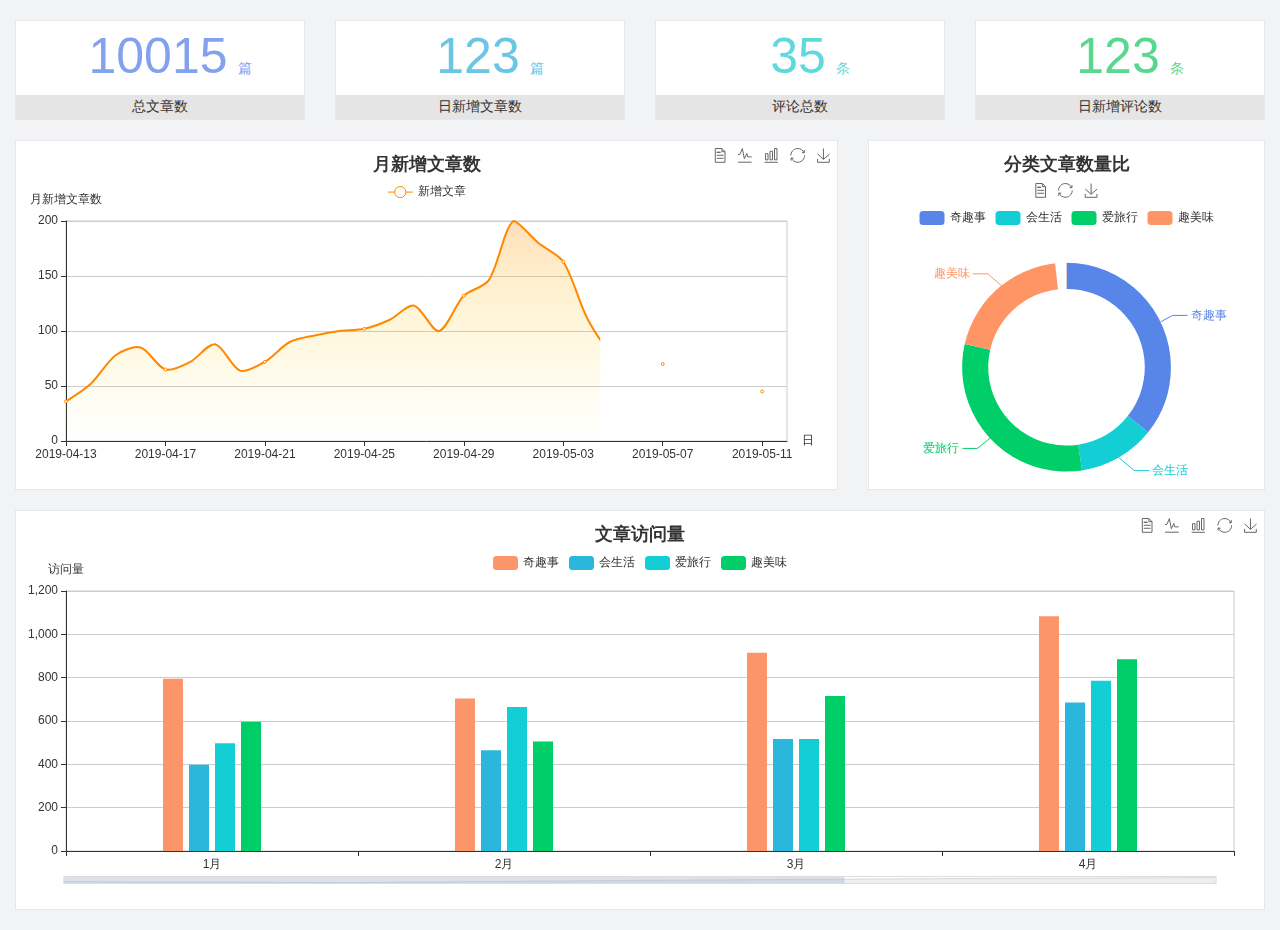
==== home/dashboard.html @ 88c5cda3 "初始化项目" ====
<!DOCTYPE html>
<html lang="en">

<head>
  <meta charset="UTF-8">
  <meta name="viewport" content="width=device-width, initial-scale=1.0">
  <meta http-equiv="X-UA-Compatible" content="ie=edge">
  <title>图表统计</title>
  <link rel="stylesheet" href="../../assets/lib/bootstrap.css" />
  <link rel="stylesheet" href="../../assets/lib/main.css" />
  <script src="../../assets/lib/jquery.js"></script>
  <script type="text/javascript" src="../../assets/lib/echarts.min.js"></script>
</head>

<body>
  <div class="container-fluid">
    <div class="row spannel_list">
      <div class="col-sm-3 col-xs-6">
        <div class="spannel">
          <em>10015</em><span>篇</span>
          <b>总文章数</b>
        </div>
      </div>
      <div class="col-sm-3 col-xs-6">
        <div class="spannel scolor01">
          <em>123</em><span>篇</span>
          <b>日新增文章数</b>
        </div>
      </div>
      <div class="col-sm-3 col-xs-6">
        <div class="spannel scolor02">
          <em>35</em><span>条</span>
          <b>评论总数</b>
        </div>
      </div>
      <div class="col-sm-3 col-xs-6">
        <div class="spannel scolor03">
          <em>123</em><span>条</span>
          <b>日新增评论数</b>
        </div>
      </div>
    </div>
  </div>

  <div class="container-fluid">
    <div class="row curve-pie">
      <div class="col-lg-8 col-md-8">
        <div class="gragh_pannel" id="curve_show"></div>
      </div>
      <div class="col-lg-4 col-md-4">
        <div class="gragh_pannel" id="pie_show"></div>
      </div>
    </div>
  </div>

  <div class="container-fluid">
    <div class="column_pannel" id="column_show"></div>
  </div>

  <script>
    var oChart = echarts.init(document.getElementById('curve_show'));
    var aList_all = [
      { 'count': 36, 'date': '2019-04-13' },
      { 'count': 52, 'date': '2019-04-14' },
      { 'count': 78, 'date': '2019-04-15' },
      { 'count': 85, 'date': '2019-04-16' },
      { 'count': 65, 'date': '2019-04-17' },
      { 'count': 72, 'date': '2019-04-18' },
      { 'count': 88, 'date': '2019-04-19' },
      { 'count': 64, 'date': '2019-04-20' },
      { 'count': 72, 'date': '2019-04-21' },
      { 'count': 90, 'date': '2019-04-22' },
      { 'count': 96, 'date': '2019-04-23' },
      { 'count': 100, 'date': '2019-04-24' },
      { 'count': 102, 'date': '2019-04-25' },
      { 'count': 110, 'date': '2019-04-26' },
      { 'count': 123, 'date': '2019-04-27' },
      { 'count': 100, 'date': '2019-04-28' },
      { 'count': 132, 'date': '2019-04-29' },
      { 'count': 146, 'date': '2019-04-30' },
      { 'count': 200, 'date': '2019-05-01' },
      { 'count': 180, 'date': '2019-05-02' },
      { 'count': 163, 'date': '2019-05-03' },
      { 'count': 110, 'date': '2019-05-04' },
      { 'count': 80, 'date': '2019-05-05' },
      { 'count': 82, 'date': '2019-05-06' },
      { 'count': 70, 'date': '2019-05-07' },
      { 'count': 65, 'date': '2019-05-08' },
      { 'count': 54, 'date': '2019-05-09' },
      { 'count': 40, 'date': '2019-05-10' },
      { 'count': 45, 'date': '2019-05-11' },
      { 'count': 38, 'date': '2019-05-12' },
    ];

    let aCount = [];
    let aDate = [];

    for (var i = 0; i < aList_all.length; i++) {
      aCount.push(aList_all[i].count);
      aDate.push(aList_all[i].date);
    }

    var chartopt = {
      title: {
        text: '月新增文章数',
        left: 'center',
        top: '10'
      },
      tooltip: {
        trigger: 'axis'
      },
      legend: {
        data: ['新增文章'],
        top: '40'
      },
      toolbox: {
        show: true,
        feature: {
          mark: { show: true },
          dataView: { show: true, readOnly: false },
          magicType: { show: true, type: ['line', 'bar'] },
          restore: { show: true },
          saveAsImage: { show: true }
        }
      },
      calculable: true,
      xAxis: [
        {
          name: '日',
          type: 'category',
          boundaryGap: false,
          data: aDate
        }
      ],
      yAxis: [
        {
          name: '月新增文章数',
          type: 'value'
        }
      ],
      series: [
        {
          name: '新增文章',
          type: 'line',
          smooth: true,
          itemStyle: { normal: { areaStyle: { type: 'default' }, color: '#f80' }, lineStyle: { color: '#f80' } },
          data: aCount
        }],
      areaStyle: {
        normal: {
          color: new echarts.graphic.LinearGradient(0, 0, 0, 1, [{
            offset: 0,
            color: 'rgba(255,136,0,0.39)'
          }, {
            offset: .34,
            color: 'rgba(255,180,0,0.25)'
          }, {
            offset: 1,
            color: 'rgba(255,222,0,0.00)'
          }])

        }
      },
      grid: {
        show: true,
        x: 50,
        x2: 50,
        y: 80,
        height: 220
      }
    };

    oChart.setOption(chartopt);


    var oPie = echarts.init(document.getElementById('pie_show'));
    var oPieopt =
    {
      title: {
        top: 10,
        text: '分类文章数量比',
        x: 'center'
      },
      tooltip: {
        trigger: 'item',
        formatter: "{a} <br/>{b} : {c} ({d}%)"
      },
      color: ['#5885e8', '#13cfd5', '#00ce68', '#ff9565'],
      legend: {
        x: 'center',
        top: 65,
        data: ['奇趣事', '会生活', '爱旅行', '趣美味']
      },
      toolbox: {
        show: true,
        x: 'center',
        top: 35,
        feature: {
          mark: { show: true },
          dataView: { show: true, readOnly: false },
          magicType: {
            show: true,
            type: ['pie', 'funnel'],
            option: {
              funnel: {
                x: '25%',
                width: '50%',
                funnelAlign: 'left',
                max: 1548
              }
            }
          },
          restore: { show: true },
          saveAsImage: { show: true }
        }
      },
      calculable: true,
      series: [
        {
          name: '访问来源',
          type: 'pie',
          radius: ['45%', '60%'],
          center: ['50%', '65%'],
          data: [
            { value: 300, name: '奇趣事' },
            { value: 100, name: '会生活' },
            { value: 260, name: '爱旅行' },
            { value: 180, name: '趣美味' }
          ]
        }
      ]
    };
    oPie.setOption(oPieopt);



    var oColumn = this.echarts.init(document.getElementById('column_show'));
    var oColumnopt =
    {
      title: {
        text: '文章访问量',
        left: 'center',
        top: '10'
      },
      tooltip: {
        trigger: 'axis'
      },
      legend: {
        data: ['奇趣事', '会生活', '爱旅行', '趣美味'],
        top: '40'
      },
      toolbox: {
        show: true,
        feature: {
          mark: { show: true },
          dataView: { show: true, readOnly: false },
          magicType: { show: true, type: ['line', 'bar'] },
          restore: { show: true },
          saveAsImage: { show: true }
        }
      },
      calculable: true,
      xAxis: [
        {
          type: 'category',
          data: ['1月', '2月', '3月', '4月', '5月']
        }
      ],
      yAxis: [
        {
          name: '访问量',
          type: 'value'
        }
      ],
      series: [
        {
          name: '奇趣事',
          type: 'bar',
          barWidth: 20,
          itemStyle: {
            normal: { areaStyle: { type: 'default' }, color: '#fd956a' }
          },
          data: [800, 708, 920, 1090, 1200]
        },
        {
          name: '会生活',
          type: 'bar',
          barWidth: 20,
          itemStyle: {
            normal: { areaStyle: { type: 'default' }, color: '#2bb6db' }
          },
          data: [400, 468, 520, 690, 800]
        },
        {
          name: '爱旅行',
          type: 'bar',
          barWidth: 20,
          itemStyle: {
            normal: { areaStyle: { type: 'default' }, color: '#13cfd5' }
          },
          data: [500, 668, 520, 790, 900]
        },
        {
          name: '趣美味',
          type: 'bar',
          barWidth: 20,
          itemStyle: {
            normal: { areaStyle: { type: 'default' }, color: '#00ce68' }
          },
          data: [600, 508, 720, 890, 1000]
        }
      ],
      grid: {
        show: true,
        x: 50,
        x2: 30,
        y: 80,
        height: 260
      },
      dataZoom: [//给x轴设置滚动条
        {
          start: 0,//默认为0
          end: 100 - 1000 / 31,//默认为100
          type: 'slider',
          show: true,
          xAxisIndex: [0],
          handleSize: 0,//滑动条的 左右2个滑动条的大小
          height: 8,//组件高度
          left: 45, //左边的距离
          right: 50,//右边的距离
          bottom: 26,//右边的距离
          handleColor: '#ddd',//h滑动图标的颜色
          handleStyle: {
            borderColor: "#cacaca",
            borderWidth: "1",
            shadowBlur: 2,
            background: "#ddd",
            shadowColor: "#ddd",
          }
        }]
    };
    oColumn.setOption(oColumnopt);
  </script>
</body>

</html>
---- assets/lib/main.css ----
body{
    font-family:'MicroSoft YaHei';
    background-color: #f2f3f5;
}
.main_wrap{
    position:fixed;
    width:100%;
    height:100%;
    left:0px;
    top:0px;
    background:url('../images/login_bg.jpg'); 
    background-size:100% 100%; 
  }
.header{
    width:1200px;
    overflow: hidden;
    margin:20px auto 0;
}
.heade .logo{
    float: left;
}
.header .copyright{
    float:right;
    font-size:12px;
    color:#fff;
    text-align:right;
    line-height:20px;
    margin-top:10px;
}
.login_form_con{
    position:absolute;
    left:50%;
    top:50%;
    margin-left:-200px;
    margin-top:-155px;
    width:400px;
    height:310px;
    background-color: #edeff0;
}

.login_form{
    position: relative;
}

.login_form .icon-user{
    position:absolute;
    font-size:16px;
    color:#999;
    left:46px;
    top:12px;
}
.login_form .icon-key{
    position:absolute;
    font-size:18px;
    color:#999;
    left:46px;
    top:78px;
}
.login_title{
    height:60px;
    background:url('../images/login_title.png') center center no-repeat #fff;
}
.input_txt,.input_pass,.input_sub{
    display:block;
    width:334px;
    height:37px;
    padding:0px;
    text-indent:40px;
    border:1px solid #ddd;
    margin:27px auto 0;
    outline:none;
}
.input_sub{
    margin-top:40px;
    height:42px;
    background-color: #19b9e7;
    text-indent:0px;
    font-size:18px;
    color:#fff;
    cursor: pointer;
}
.input_sub:hover{
    background-color: #08a0cc;
}

.sider{
    position:fixed;
    left:0;
    top:0;
    bottom:0;
    width:210px;
    background-color: #323745;
}
.sider .logo{
    display:block;
    height:56px;
    background-color: #242732;
    overflow: hidden;
}
.sider .logo img{
    display:block;
    margin:6px auto 0;
}
.user_info{
    height:79px;
    border-bottom:1px solid #5a5e6b;
}

.user_info img{
    float: left;
    width:40px;
    height:40px;
    border-radius:20px;
    margin:19px 0 0 30px;
}
.user_info span{
    float: left;
    width:120px;
    font-size:12px;
    color:#fff;
    margin:23px 0 0 20px;
}
.user_info b{
    float: left;
    width: 120px;
    font-weight:normal;
    font-size:12px;
    color:#adafb5;
    margin:2px 0 0 20px;
}

.menu .level01{
    height:50px;
    line-height:50px;
}
.menu .level01 a{
    display:block;
    height:50px;
    font-size:12px;
    color:#adafb5;
    overflow: hidden;
}
.menu .level01.active a{
    background-color: #1378f0;
    color:#fff;
}
.menu .level01.active i{
    color:#fff;
}

.menu .level01 a:hover{
    background-color: #1378f0;
    color:#fff;
}
.menu .level01 a:hover i{
    color:#fff;
}
.menu .level01 i{
    color:#61646f;
    font-size:22px;
    float: left;
    margin-left:26px;
}
.menu .level01 span{
    float: left;
    margin-left:10px;
}
.menu .level01 b{
    float: right;
    margin-right:20px;
    font-weight:normal;
    transform:rotate(90deg);
    transition:all 500ms ease;
}

.menu .level01 .rotate0{
    transform:rotate(0deg);
}

.menu .level02{
    background: #242732;
    display:none;
}


.menu .level02 li{
    height:40px;
    line-height:40px;
}
.menu .level02 li a{
    display:block;
    height:40px;
    font-size:12px;
    color:#adafb5;
    overflow: hidden;
}

.menu .level02 li a:hover{
    background-color: #1378f0;
    color:#fff;
}

.menu .level02 li i{
    font-size:12px;
    float: left;
    margin-left:60px;
}
.menu .level02 li span{
    font-size:12px;
    float: left;
    margin-left:5px;
}

.menu .level02 .active a{
    color:#ffae00;
}

.header_bar{
    position:fixed;
    left:210px;
    right:0;
    top:0;
    height:56px;
    background-color: #fff;
}

.main{
    position:fixed;
    left:210px;
    top:56px;
    right:0;
    bottom:0;
    background-color: #f2f3f5;
}

.search_form{
    width:218px;
    height:33px;
    border:1px solid #ddd;
    background-color: #f2f3f5;
    border-radius:16px;
    float: left;
    margin:12px 0 0 27px;
}

.search_form input{
    padding:0px;
    margin:0px;
    border:0px;
    float: left;
    background-color: #f2f3f5;
    font-size:12px;
    width:175px;
    height:31px;
    margin-left:12px;
    outline:none;
   
}

.search_form .icon-search{
    line-height:33px;
    cursor: pointer;
    font-size:18px;
    color:#abaebb;
}
.user_center_link{
    float:right;

}
.user_center_link a{
    line-height:56px;
    font-size:12px;
    color:#999;
    margin-right:15px;
}
.user_center_link a:hover{
    color:#ffae00
}

.user_center_link img{
    width:42px;
    height:42px;
    border-radius:32px;
    margin-right:10px;
}

.spannel_list{
    margin-top:20px;
}

.spannel{
	height:100px;
	overflow:hidden;
	text-align:center;
    position:relative;
    background-color: #fff;
    border:1px solid #e7e7e9;
    margin-bottom:20px;
}

.spannel em{
    font-style:normal;
	font-size:50px;
	line-height:50px;
	display:inline-block;
	margin:10px 0 0 20px;
	font-family:'Arial';
	color:#83a2ed;
}

.spannel span{
	font-size:14px;
	display:inline-block;
	color:#83a2ed;
	margin-left:10px;
}

.spannel b{
	position:absolute;
	left:0;
	bottom:0;
	width:100%;
	line-height:24px;
	background:#e5e5e5;
	color:#333;
	font-size:14px;
	font-weight:normal;
}

.scolor01 em,.scolor01 span{
	color:#6ac6e2;
}

.scolor02 em,.scolor02 span{
	color:#5fd9de;
}

.scolor03 em,.scolor03 span{
	color:#58d88e;
}


.gragh_pannel{
    height:350px;
    border:1px solid #e7e7e9;
    background-color: #fff!important; 
    margin-bottom:20px;  
}

.column_pannel{
    margin-bottom:20px;
    height:400px;
    border:1px solid #e7e7e9;
    background-color: #fff!important;   
}

.common_title{
    line-height:42px;
    background-color: #fbfbfb;
    border:1px solid #e7e7e9;
    margin-top:20px;
    text-indent: 15px;
    font-size:14px;
    color:#333;
}

.common_con{
    border:1px solid #e7e7e9;
    border-top:0px;
    background-color: #fff;
    padding-bottom:20px;
    margin-bottom:20px;
}
.opt_btns{
    margin-top:20px;
}

.mp20{
    margin-top:20px;
}

.pagination{   
   margin:0;
}

.article_form{
    margin-top:20px;
}

.form-group{
    margin-bottom:25px;
}

.form-group label{
    font-weight:normal;
    color:#666;
}

.icon-icondate{
    line-height:16px;
}

.user_pic{
    width:100px;
    height:100px;
    margin-bottom:10px;
}

.article_cover{
    width:200px;
    height:200px;
    margin-bottom:10px;
}
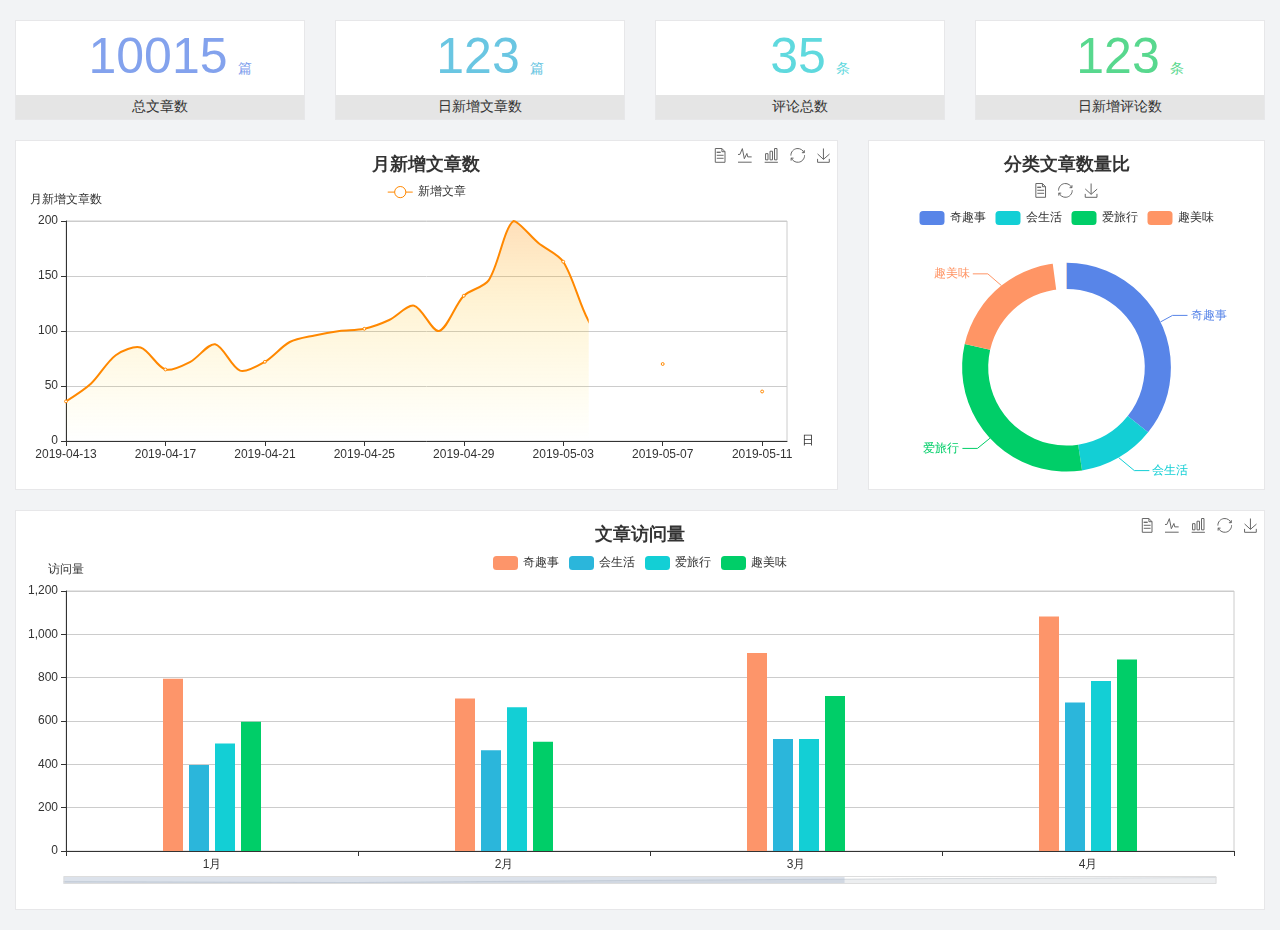
==== commit 342e31d0: "页面功能开发" ====
--- a/home/dashboard.html
+++ b/home/dashboard.html
@@ -6,10 +6,10 @@
   <meta name="viewport" content="width=device-width, initial-scale=1.0">
   <meta http-equiv="X-UA-Compatible" content="ie=edge">
   <title>图表统计</title>
-  <link rel="stylesheet" href="../../assets/lib/bootstrap.css" />
-  <link rel="stylesheet" href="../../assets/lib/main.css" />
-  <script src="../../assets/lib/jquery.js"></script>
-  <script type="text/javascript" src="../../assets/lib/echarts.min.js"></script>
+  <link rel="stylesheet" href="../assets/lib/bootstrap.css" />
+  <link rel="stylesheet" href="../assets/lib/main.css" />
+  <script src="../assets/lib/jquery.js"></script>
+  <script src="../assets/lib/echarts.min.js"></script>
 </head>
 
 <body>
